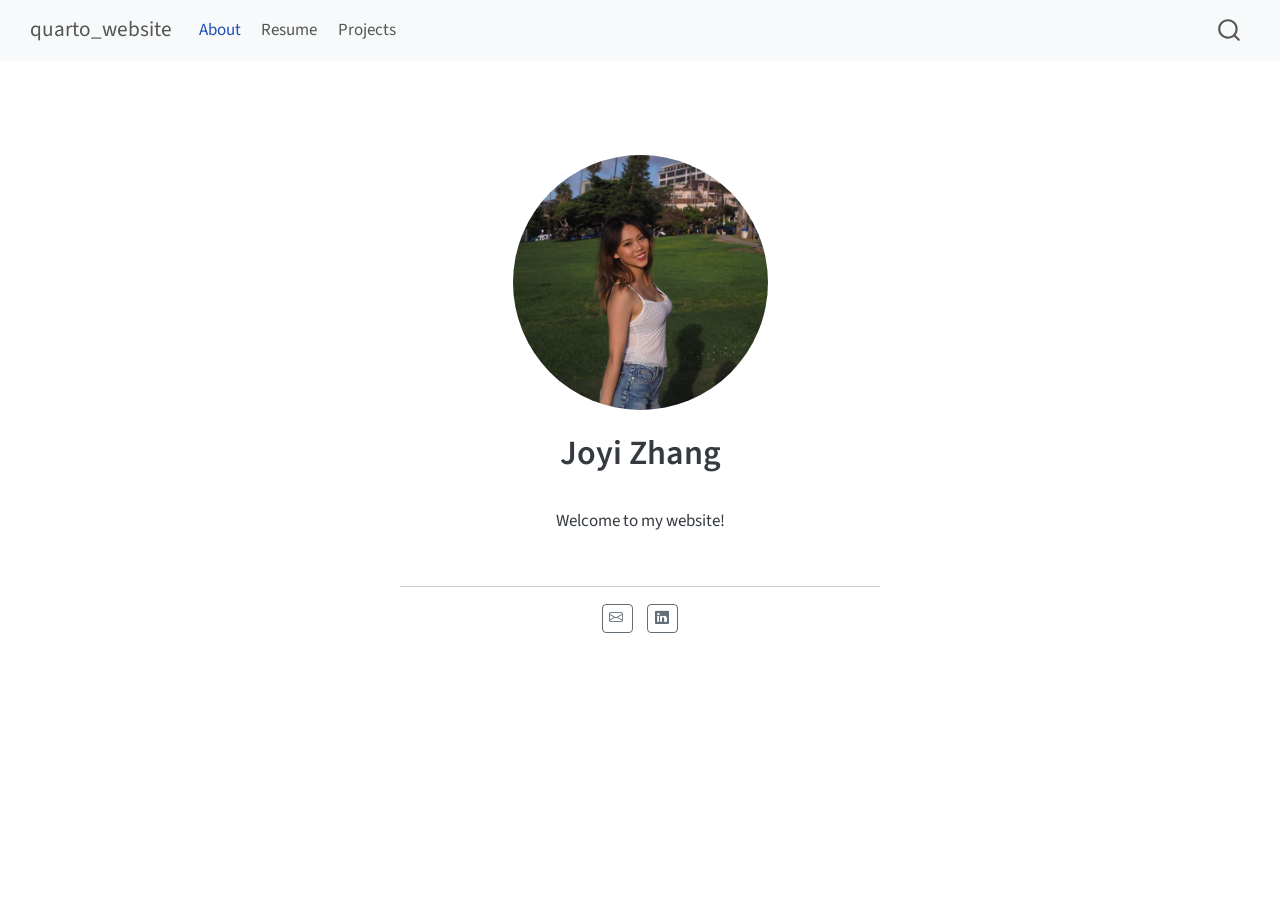
==== docs/index.html @ e07b51fc "website demo0" ====
<!DOCTYPE html>
<html xmlns="http://www.w3.org/1999/xhtml" lang="en" xml:lang="en"><head>

<meta charset="utf-8">
<meta name="generator" content="quarto-1.9.13">

<meta name="viewport" content="width=device-width, initial-scale=1.0, user-scalable=yes">


<title>Joyi Zhang – quarto_website</title>
<style>
code{white-space: pre-wrap;}
span.smallcaps{font-variant: small-caps;}
div.columns{display: flex; gap: min(4vw, 1.5em);}
div.column{flex: auto; overflow-x: auto;}
div.hanging-indent{margin-left: 1.5em; text-indent: -1.5em;}
ul.task-list{list-style: none;}
ul.task-list li input[type="checkbox"] {
  width: 0.8em;
  margin: 0 0.8em 0.2em -1em; /* quarto-specific, see https://github.com/quarto-dev/quarto-cli/issues/4556 */ 
  vertical-align: middle;
}
</style>


<script src="site_libs/quarto-nav/quarto-nav.js"></script>
<script src="site_libs/quarto-nav/headroom.min.js"></script>
<script src="site_libs/clipboard/clipboard.min.js"></script>
<script src="site_libs/quarto-search/autocomplete.umd.js"></script>
<script src="site_libs/quarto-search/fuse.min.js"></script>
<script src="site_libs/quarto-search/quarto-search.js"></script>
<meta name="quarto:offset" content="./">
<script src="site_libs/quarto-html/quarto.js" type="module"></script>
<script src="site_libs/quarto-html/tabsets/tabsets.js" type="module"></script>
<script src="site_libs/quarto-html/axe/axe-check.js" type="module"></script>
<script src="site_libs/quarto-html/popper.min.js"></script>
<script src="site_libs/quarto-html/tippy.umd.min.js"></script>
<link href="site_libs/quarto-html/tippy.css" rel="stylesheet">
<link href="site_libs/quarto-html/quarto-syntax-highlighting-ac077c1e730dfeb5e42400639d17284e.css" rel="stylesheet" id="quarto-text-highlighting-styles">
<script src="site_libs/bootstrap/bootstrap.min.js"></script>
<link href="site_libs/bootstrap/bootstrap-icons.css" rel="stylesheet">
<link href="site_libs/bootstrap/bootstrap-0f2d59e8e7c0c813f6c7a8c26bed01a4.min.css" rel="stylesheet" append-hash="true" id="quarto-bootstrap" data-mode="light">
<script id="quarto-search-options" type="application/json">{
  "location": "navbar",
  "copy-button": false,
  "collapse-after": 3,
  "panel-placement": "end",
  "type": "overlay",
  "limit": 50,
  "keyboard-shortcut": [
    "f",
    "/",
    "s"
  ],
  "show-item-context": false,
  "language": {
    "search-no-results-text": "No results",
    "search-matching-documents-text": "matching documents",
    "search-copy-link-title": "Copy link to search",
    "search-hide-matches-text": "Hide additional matches",
    "search-more-match-text": "more match in this document",
    "search-more-matches-text": "more matches in this document",
    "search-clear-button-title": "Clear",
    "search-text-placeholder": "",
    "search-detached-cancel-button-title": "Cancel",
    "search-submit-button-title": "Submit",
    "search-label": "Search"
  }
}</script>


<link rel="stylesheet" href="styles.css">
</head>

<body class="nav-fixed fullcontent quarto-light">

<div id="quarto-search-results"></div>
  <header id="quarto-header" class="headroom fixed-top">
    <nav class="navbar navbar-expand-lg " data-bs-theme="dark">
      <div class="navbar-container container-fluid">
      <div class="navbar-brand-container mx-auto">
    <a class="navbar-brand" href="./index.html">
    <span class="navbar-title">quarto_website</span>
    </a>
  </div>
            <div id="quarto-search" class="" title="Search"></div>
          <button class="navbar-toggler" type="button" data-bs-toggle="collapse" data-bs-target="#navbarCollapse" aria-controls="navbarCollapse" role="menu" aria-expanded="false" aria-label="Toggle navigation" onclick="if (window.quartoToggleHeadroom) { window.quartoToggleHeadroom(); }">
  <span class="navbar-toggler-icon"></span>
</button>
          <div class="collapse navbar-collapse" id="navbarCollapse">
            <ul class="navbar-nav navbar-nav-scroll me-auto">
  <li class="nav-item">
    <a class="nav-link active" href="./index.html" aria-current="page"> 
<span class="menu-text">About</span></a>
  </li>  
  <li class="nav-item">
    <a class="nav-link" href="./resume.html"> 
<span class="menu-text">Resume</span></a>
  </li>  
  <li class="nav-item">
    <a class="nav-link" href="./projects.html"> 
<span class="menu-text">Projects</span></a>
  </li>  
</ul>
          </div> <!-- /navcollapse -->
            <div class="quarto-navbar-tools">
</div>
      </div> <!-- /container-fluid -->
    </nav>
</header>
<!-- content -->
<div id="quarto-content" class="quarto-container page-columns page-rows-contents page-layout-article page-navbar">
<!-- sidebar -->
<!-- margin-sidebar -->
    
<!-- main -->
<div class="quarto-about-jolla">
  <img src="files/profile_pic.jpg" class="about-image
  round " style="height: 15em; width: 15em;">
 <header id="title-block-header" class="quarto-title-block default">
<div class="quarto-title">
<h1 class="title">Joyi Zhang</h1>
</div>
<div class="quarto-title-meta">
  </div>
</header><main class="content" id="quarto-document-content">
<p>Welcome to my website!</p>


</main> 
  <hr class="about-sep">
   <div class="about-links">
  <a href="mailto:joyi.zhang2003@gmail.com" class="about-link" rel="" target="">
    <i class="bi bi-envelope"></i>
     <span class="about-link-text"></span>
  </a>
  <a href="https://www.linkedin.com/in/joyi-zhang-731331341" class="about-link" rel="" target="">
    <i class="bi bi-linkedin"></i>
     <span class="about-link-text"></span>
  </a>
</div>
</div>
 <!-- /main -->
<script id="quarto-html-after-body" type="application/javascript">
  window.document.addEventListener("DOMContentLoaded", function (event) {
    const isCodeAnnotation = (el) => {
      for (const clz of el.classList) {
        if (clz.startsWith('code-annotation-')) {                     
          return true;
        }
      }
      return false;
    }
    const onCopySuccess = function(e) {
      // button target
      const button = e.trigger;
      // don't keep focus
      button.blur();
      // flash "checked"
      button.classList.add('code-copy-button-checked');
      var currentTitle = button.getAttribute("title");
      button.setAttribute("title", "Copied!");
      let tooltip;
      if (window.bootstrap) {
        button.setAttribute("data-bs-toggle", "tooltip");
        button.setAttribute("data-bs-placement", "left");
        button.setAttribute("data-bs-title", "Copied!");
        tooltip = new bootstrap.Tooltip(button, 
          { trigger: "manual", 
            customClass: "code-copy-button-tooltip",
            offset: [0, -8]});
        tooltip.show();    
      }
      setTimeout(function() {
        if (tooltip) {
          tooltip.hide();
          button.removeAttribute("data-bs-title");
          button.removeAttribute("data-bs-toggle");
          button.removeAttribute("data-bs-placement");
        }
        button.setAttribute("title", currentTitle);
        button.classList.remove('code-copy-button-checked');
      }, 1000);
      // clear code selection
      e.clearSelection();
    }
    const getTextToCopy = function(trigger) {
      const outerScaffold = trigger.parentElement.cloneNode(true);
      const codeEl = outerScaffold.querySelector('code');
      for (const childEl of codeEl.children) {
        if (isCodeAnnotation(childEl)) {
          childEl.remove();
        }
      }
      return codeEl.innerText;
    }
    const clipboard = new window.ClipboardJS('.code-copy-button:not([data-in-quarto-modal])', {
      text: getTextToCopy
    });
    clipboard.on('success', onCopySuccess);
    if (window.document.getElementById('quarto-embedded-source-code-modal')) {
      const clipboardModal = new window.ClipboardJS('.code-copy-button[data-in-quarto-modal]', {
        text: getTextToCopy,
        container: window.document.getElementById('quarto-embedded-source-code-modal')
      });
      clipboardModal.on('success', onCopySuccess);
    }
      var localhostRegex = new RegExp(/^(?:http|https):\/\/localhost\:?[0-9]*\//);
      var mailtoRegex = new RegExp(/^mailto:/);
        var filterRegex = new RegExp('/' + window.location.host + '/');
      var isInternal = (href) => {
          return filterRegex.test(href) || localhostRegex.test(href) || mailtoRegex.test(href);
      }
      // Inspect non-navigation links and adorn them if external
     var links = window.document.querySelectorAll('a[href]:not(.nav-link):not(.navbar-brand):not(.toc-action):not(.sidebar-link):not(.sidebar-item-toggle):not(.pagination-link):not(.no-external):not([aria-hidden]):not(.dropdown-item):not(.quarto-navigation-tool):not(.about-link)');
      for (var i=0; i<links.length; i++) {
        const link = links[i];
        if (!isInternal(link.href)) {
          // undo the damage that might have been done by quarto-nav.js in the case of
          // links that we want to consider external
          if (link.dataset.originalHref !== undefined) {
            link.href = link.dataset.originalHref;
          }
        }
      }
    function tippyHover(el, contentFn, onTriggerFn, onUntriggerFn) {
      const config = {
        allowHTML: true,
        maxWidth: 500,
        delay: 100,
        arrow: false,
        appendTo: function(el) {
            return el.parentElement;
        },
        interactive: true,
        interactiveBorder: 10,
        theme: 'quarto',
        placement: 'bottom-start',
      };
      if (contentFn) {
        config.content = contentFn;
      }
      if (onTriggerFn) {
        config.onTrigger = onTriggerFn;
      }
      if (onUntriggerFn) {
        config.onUntrigger = onUntriggerFn;
      }
      window.tippy(el, config); 
    }
    const noterefs = window.document.querySelectorAll('a[role="doc-noteref"]');
    for (var i=0; i<noterefs.length; i++) {
      const ref = noterefs[i];
      tippyHover(ref, function() {
        // use id or data attribute instead here
        let href = ref.getAttribute('data-footnote-href') || ref.getAttribute('href');
        try { href = new URL(href).hash; } catch {}
        const id = href.replace(/^#\/?/, "");
        const note = window.document.getElementById(id);
        if (note) {
          return note.innerHTML;
        } else {
          return "";
        }
      });
    }
    const xrefs = window.document.querySelectorAll('a.quarto-xref');
    const processXRef = (id, note) => {
      // Strip column container classes
      const stripColumnClz = (el) => {
        el.classList.remove("page-full", "page-columns");
        if (el.children) {
          for (const child of el.children) {
            stripColumnClz(child);
          }
        }
      }
      stripColumnClz(note)
      if (id === null || id.startsWith('sec-')) {
        // Special case sections, only their first couple elements
        const container = document.createElement("div");
        if (note.children && note.children.length > 2) {
          container.appendChild(note.children[0].cloneNode(true));
          for (let i = 1; i < note.children.length; i++) {
            const child = note.children[i];
            if (child.tagName === "P" && child.innerText === "") {
              continue;
            } else {
              container.appendChild(child.cloneNode(true));
              break;
            }
          }
          if (window.Quarto?.typesetMath) {
            window.Quarto.typesetMath(container);
          }
          return container.innerHTML
        } else {
          if (window.Quarto?.typesetMath) {
            window.Quarto.typesetMath(note);
          }
          return note.innerHTML;
        }
      } else {
        // Remove any anchor links if they are present
        const anchorLink = note.querySelector('a.anchorjs-link');
        if (anchorLink) {
          anchorLink.remove();
        }
        if (window.Quarto?.typesetMath) {
          window.Quarto.typesetMath(note);
        }
        if (note.classList.contains("callout")) {
          return note.outerHTML;
        } else {
          return note.innerHTML;
        }
      }
    }
    for (var i=0; i<xrefs.length; i++) {
      const xref = xrefs[i];
      tippyHover(xref, undefined, function(instance) {
        instance.disable();
        let url = xref.getAttribute('href');
        let hash = undefined; 
        if (url.startsWith('#')) {
          hash = url;
        } else {
          try { hash = new URL(url).hash; } catch {}
        }
        if (hash) {
          const id = hash.replace(/^#\/?/, "");
          const note = window.document.getElementById(id);
          if (note !== null) {
            try {
              const html = processXRef(id, note.cloneNode(true));
              instance.setContent(html);
            } finally {
              instance.enable();
              instance.show();
            }
          } else {
            // See if we can fetch this
            fetch(url.split('#')[0])
            .then(res => res.text())
            .then(html => {
              const parser = new DOMParser();
              const htmlDoc = parser.parseFromString(html, "text/html");
              const note = htmlDoc.getElementById(id);
              if (note !== null) {
                const html = processXRef(id, note);
                instance.setContent(html);
              } 
            }).finally(() => {
              instance.enable();
              instance.show();
            });
          }
        } else {
          // See if we can fetch a full url (with no hash to target)
          // This is a special case and we should probably do some content thinning / targeting
          fetch(url)
          .then(res => res.text())
          .then(html => {
            const parser = new DOMParser();
            const htmlDoc = parser.parseFromString(html, "text/html");
            const note = htmlDoc.querySelector('main.content');
            if (note !== null) {
              // This should only happen for chapter cross references
              // (since there is no id in the URL)
              // remove the first header
              if (note.children.length > 0 && note.children[0].tagName === "HEADER") {
                note.children[0].remove();
              }
              const html = processXRef(null, note);
              instance.setContent(html);
            } 
          }).finally(() => {
            instance.enable();
            instance.show();
          });
        }
      }, function(instance) {
      });
    }
        let selectedAnnoteEl;
        const selectorForAnnotation = ( cell, annotation) => {
          let cellAttr = 'data-code-cell="' + cell + '"';
          let lineAttr = 'data-code-annotation="' +  annotation + '"';
          const selector = 'span[' + cellAttr + '][' + lineAttr + ']';
          return selector;
        }
        const selectCodeLines = (annoteEl) => {
          const doc = window.document;
          const targetCell = annoteEl.getAttribute("data-target-cell");
          const targetAnnotation = annoteEl.getAttribute("data-target-annotation");
          const annoteSpan = window.document.querySelector(selectorForAnnotation(targetCell, targetAnnotation));
          const lines = annoteSpan.getAttribute("data-code-lines").split(",");
          const lineIds = lines.map((line) => {
            return targetCell + "-" + line;
          })
          let top = null;
          let height = null;
          let parent = null;
          if (lineIds.length > 0) {
              //compute the position of the single el (top and bottom and make a div)
              const el = window.document.getElementById(lineIds[0]);
              top = el.offsetTop;
              height = el.offsetHeight;
              parent = el.parentElement.parentElement;
            if (lineIds.length > 1) {
              const lastEl = window.document.getElementById(lineIds[lineIds.length - 1]);
              const bottom = lastEl.offsetTop + lastEl.offsetHeight;
              height = bottom - top;
            }
            if (top !== null && height !== null && parent !== null) {
              // cook up a div (if necessary) and position it 
              let div = window.document.getElementById("code-annotation-line-highlight");
              if (div === null) {
                div = window.document.createElement("div");
                div.setAttribute("id", "code-annotation-line-highlight");
                div.style.position = 'absolute';
                parent.appendChild(div);
              }
              div.style.top = top - 2 + "px";
              div.style.height = height + 4 + "px";
              div.style.left = 0;
              let gutterDiv = window.document.getElementById("code-annotation-line-highlight-gutter");
              if (gutterDiv === null) {
                gutterDiv = window.document.createElement("div");
                gutterDiv.setAttribute("id", "code-annotation-line-highlight-gutter");
                gutterDiv.style.position = 'absolute';
                const codeCell = window.document.getElementById(targetCell);
                const gutter = codeCell.querySelector('.code-annotation-gutter');
                gutter.appendChild(gutterDiv);
              }
              gutterDiv.style.top = top - 2 + "px";
              gutterDiv.style.height = height + 4 + "px";
            }
            selectedAnnoteEl = annoteEl;
          }
        };
        const unselectCodeLines = () => {
          const elementsIds = ["code-annotation-line-highlight", "code-annotation-line-highlight-gutter"];
          elementsIds.forEach((elId) => {
            const div = window.document.getElementById(elId);
            if (div) {
              div.remove();
            }
          });
          selectedAnnoteEl = undefined;
        };
          // Handle positioning of the toggle
      window.addEventListener(
        "resize",
        throttle(() => {
          elRect = undefined;
          if (selectedAnnoteEl) {
            selectCodeLines(selectedAnnoteEl);
          }
        }, 10)
      );
      function throttle(fn, ms) {
      let throttle = false;
      let timer;
        return (...args) => {
          if(!throttle) { // first call gets through
              fn.apply(this, args);
              throttle = true;
          } else { // all the others get throttled
              if(timer) clearTimeout(timer); // cancel #2
              timer = setTimeout(() => {
                fn.apply(this, args);
                timer = throttle = false;
              }, ms);
          }
        };
      }
        // Attach click handler to the DT
        const annoteDls = window.document.querySelectorAll('dt[data-target-cell]');
        for (const annoteDlNode of annoteDls) {
          annoteDlNode.addEventListener('click', (event) => {
            const clickedEl = event.target;
            if (clickedEl !== selectedAnnoteEl) {
              unselectCodeLines();
              const activeEl = window.document.querySelector('dt[data-target-cell].code-annotation-active');
              if (activeEl) {
                activeEl.classList.remove('code-annotation-active');
              }
              selectCodeLines(clickedEl);
              clickedEl.classList.add('code-annotation-active');
            } else {
              // Unselect the line
              unselectCodeLines();
              clickedEl.classList.remove('code-annotation-active');
            }
          });
        }
    const findCites = (el) => {
      const parentEl = el.parentElement;
      if (parentEl) {
        const cites = parentEl.dataset.cites;
        if (cites) {
          return {
            el,
            cites: cites.split(' ')
          };
        } else {
          return findCites(el.parentElement)
        }
      } else {
        return undefined;
      }
    };
    var bibliorefs = window.document.querySelectorAll('a[role="doc-biblioref"]');
    for (var i=0; i<bibliorefs.length; i++) {
      const ref = bibliorefs[i];
      const citeInfo = findCites(ref);
      if (citeInfo) {
        tippyHover(citeInfo.el, function() {
          var popup = window.document.createElement('div');
          citeInfo.cites.forEach(function(cite) {
            var citeDiv = window.document.createElement('div');
            citeDiv.classList.add('hanging-indent');
            citeDiv.classList.add('csl-entry');
            var biblioDiv = window.document.getElementById('ref-' + cite);
            if (biblioDiv) {
              citeDiv.innerHTML = biblioDiv.innerHTML;
            }
            popup.appendChild(citeDiv);
          });
          return popup.innerHTML;
        });
      }
    }
  });
  </script>
</div> <!-- /content -->




</body></html>
---- docs/site_libs/quarto-html/tippy.css ----
.tippy-box[data-animation=fade][data-state=hidden]{opacity:0}[data-tippy-root]{max-width:calc(100vw - 10px)}.tippy-box{position:relative;background-color:#333;color:#fff;border-radius:4px;font-size:14px;line-height:1.4;white-space:normal;outline:0;transition-property:transform,visibility,opacity}.tippy-box[data-placement^=top]>.tippy-arrow{bottom:0}.tippy-box[data-placement^=top]>.tippy-arrow:before{bottom:-7px;left:0;border-width:8px 8px 0;border-top-color:initial;transform-origin:center top}.tippy-box[data-placement^=bottom]>.tippy-arrow{top:0}.tippy-box[data-placement^=bottom]>.tippy-arrow:before{top:-7px;left:0;border-width:0 8px 8px;border-bottom-color:initial;transform-origin:center bottom}.tippy-box[data-placement^=left]>.tippy-arrow{right:0}.tippy-box[data-placement^=left]>.tippy-arrow:before{border-width:8px 0 8px 8px;border-left-color:initial;right:-7px;transform-origin:center left}.tippy-box[data-placement^=right]>.tippy-arrow{left:0}.tippy-box[data-placement^=right]>.tippy-arrow:before{left:-7px;border-width:8px 8px 8px 0;border-right-color:initial;transform-origin:center right}.tippy-box[data-inertia][data-state=visible]{transition-timing-function:cubic-bezier(.54,1.5,.38,1.11)}.tippy-arrow{width:16px;height:16px;color:#333}.tippy-arrow:before{content:"";position:absolute;border-color:transparent;border-style:solid}.tippy-content{position:relative;padding:5px 9px;z-index:1}
---- docs/site_libs/quarto-html/quarto-syntax-highlighting-ac077c1e730dfeb5e42400639d17284e.css ----
/* quarto syntax highlight colors */
:root {
  --quarto-hl-ot-color: #003B4F;
  --quarto-hl-at-color: #657422;
  --quarto-hl-ss-color: #20794D;
  --quarto-hl-an-color: #5E5E5E;
  --quarto-hl-fu-color: #4758AB;
  --quarto-hl-st-color: #20794D;
  --quarto-hl-cf-color: #003B4F;
  --quarto-hl-op-color: #5E5E5E;
  --quarto-hl-er-color: #AD0000;
  --quarto-hl-bn-color: #AD0000;
  --quarto-hl-al-color: #AD0000;
  --quarto-hl-va-color: #111111;
  --quarto-hl-bu-color: inherit;
  --quarto-hl-ex-color: inherit;
  --quarto-hl-pp-color: #AD0000;
  --quarto-hl-in-color: #5E5E5E;
  --quarto-hl-vs-color: #20794D;
  --quarto-hl-wa-color: #5E5E5E;
  --quarto-hl-do-color: #5E5E5E;
  --quarto-hl-im-color: #00769E;
  --quarto-hl-ch-color: #20794D;
  --quarto-hl-dt-color: #AD0000;
  --quarto-hl-fl-color: #AD0000;
  --quarto-hl-co-color: #5E5E5E;
  --quarto-hl-cv-color: #5E5E5E;
  --quarto-hl-cn-color: #8f5902;
  --quarto-hl-sc-color: #5E5E5E;
  --quarto-hl-dv-color: #AD0000;
  --quarto-hl-kw-color: #003B4F;
}

/* other quarto variables */
:root {
  --quarto-font-monospace: SFMono-Regular, Menlo, Monaco, Consolas, "Liberation Mono", "Courier New", monospace;
}

/* syntax highlight based on Pandoc's rules */
pre > code.sourceCode > span {
  color: #003B4F;
}

code.sourceCode > span {
  color: #003B4F;
}

div.sourceCode,
div.sourceCode pre.sourceCode {
  color: #003B4F;
}

/* Normal */
code span {
  color: #003B4F;
}

/* Alert */
code span.al {
  color: #AD0000;
  font-style: inherit;
}

/* Annotation */
code span.an {
  color: #5E5E5E;
  font-style: inherit;
}

/* Attribute */
code span.at {
  color: #657422;
  font-style: inherit;
}

/* BaseN */
code span.bn {
  color: #AD0000;
  font-style: inherit;
}

/* BuiltIn */
code span.bu {
  font-style: inherit;
}

/* ControlFlow */
code span.cf {
  color: #003B4F;
  font-weight: bold;
  font-style: inherit;
}

/* Char */
code span.ch {
  color: #20794D;
  font-style: inherit;
}

/* Constant */
code span.cn {
  color: #8f5902;
  font-style: inherit;
}

/* Comment */
code span.co {
  color: #5E5E5E;
  font-style: inherit;
}

/* CommentVar */
code span.cv {
  color: #5E5E5E;
  font-style: italic;
}

/* Documentation */
code span.do {
  color: #5E5E5E;
  font-style: italic;
}

/* DataType */
code span.dt {
  color: #AD0000;
  font-style: inherit;
}

/* DecVal */
code span.dv {
  color: #AD0000;
  font-style: inherit;
}

/* Error */
code span.er {
  color: #AD0000;
  font-style: inherit;
}

/* Extension */
code span.ex {
  font-style: inherit;
}

/* Float */
code span.fl {
  color: #AD0000;
  font-style: inherit;
}

/* Function */
code span.fu {
  color: #4758AB;
  font-style: inherit;
}

/* Import */
code span.im {
  color: #00769E;
  font-style: inherit;
}

/* Information */
code span.in {
  color: #5E5E5E;
  font-style: inherit;
}

/* Keyword */
code span.kw {
  color: #003B4F;
  font-weight: bold;
  font-style: inherit;
}

/* Operator */
code span.op {
  color: #5E5E5E;
  font-style: inherit;
}

/* Other */
code span.ot {
  color: #003B4F;
  font-style: inherit;
}

/* Preprocessor */
code span.pp {
  color: #AD0000;
  font-style: inherit;
}

/* SpecialChar */
code span.sc {
  color: #5E5E5E;
  font-style: inherit;
}

/* SpecialString */
code span.ss {
  color: #20794D;
  font-style: inherit;
}

/* String */
code span.st {
  color: #20794D;
  font-style: inherit;
}

/* Variable */
code span.va {
  color: #111111;
  font-style: inherit;
}

/* VerbatimString */
code span.vs {
  color: #20794D;
  font-style: inherit;
}

/* Warning */
code span.wa {
  color: #5E5E5E;
  font-style: italic;
}

.prevent-inlining {
  content: "</";
}

/*# sourceMappingURL=1ea6d01bc6c35c1b2edc43c07bed6db0.css.map */
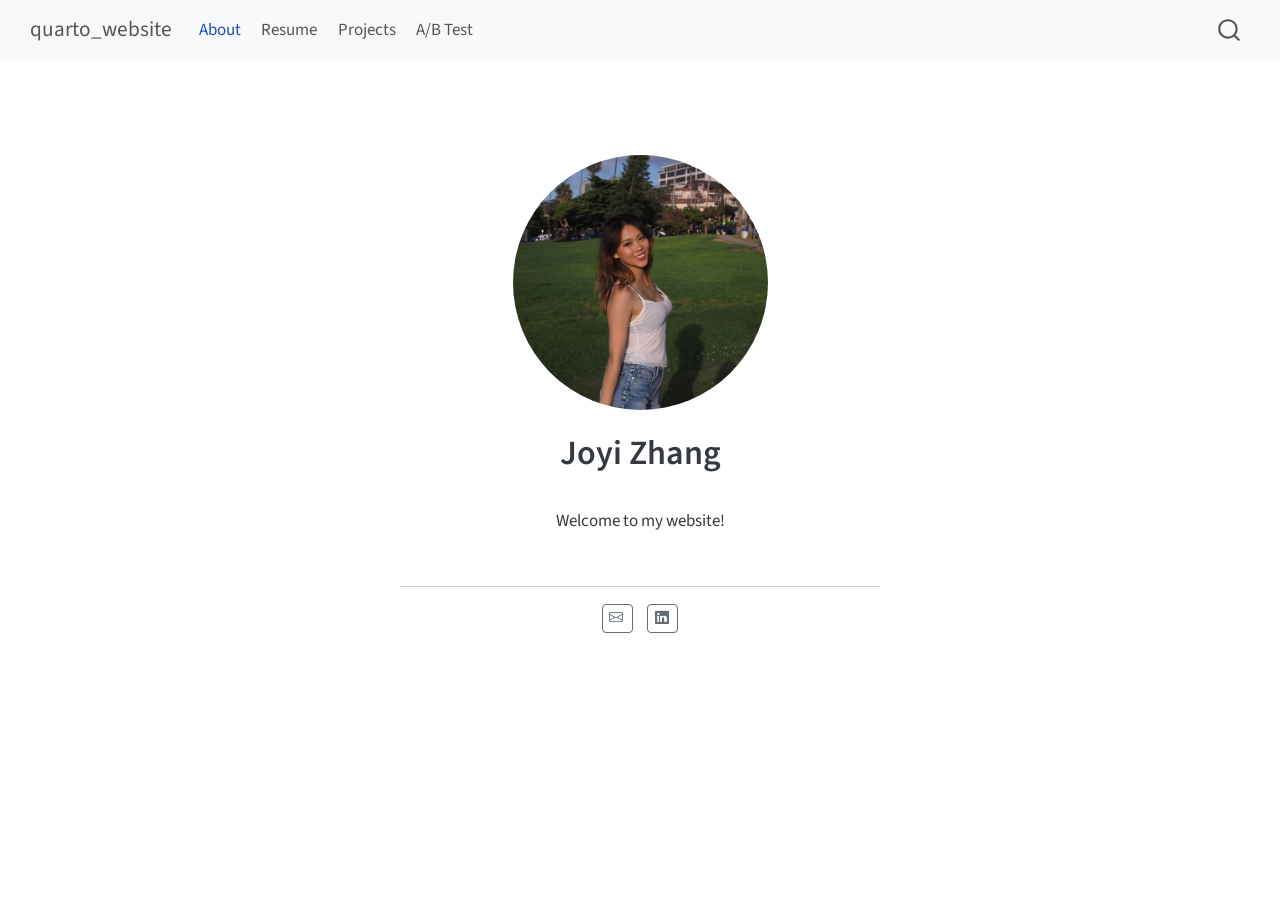
==== commit 7a5d3b4a: "add a blog, changed resume" ====
--- a/docs/index.html
+++ b/docs/index.html
@@ -101,6 +101,10 @@
     <a class="nav-link" href="./projects.html"> 
 <span class="menu-text">Projects</span></a>
   </li>  
+  <li class="nav-item">
+    <a class="nav-link" href="./abtest.html"> 
+<span class="menu-text">A/B Test</span></a>
+  </li>  
 </ul>
           </div> <!-- /navcollapse -->
             <div class="quarto-navbar-tools">
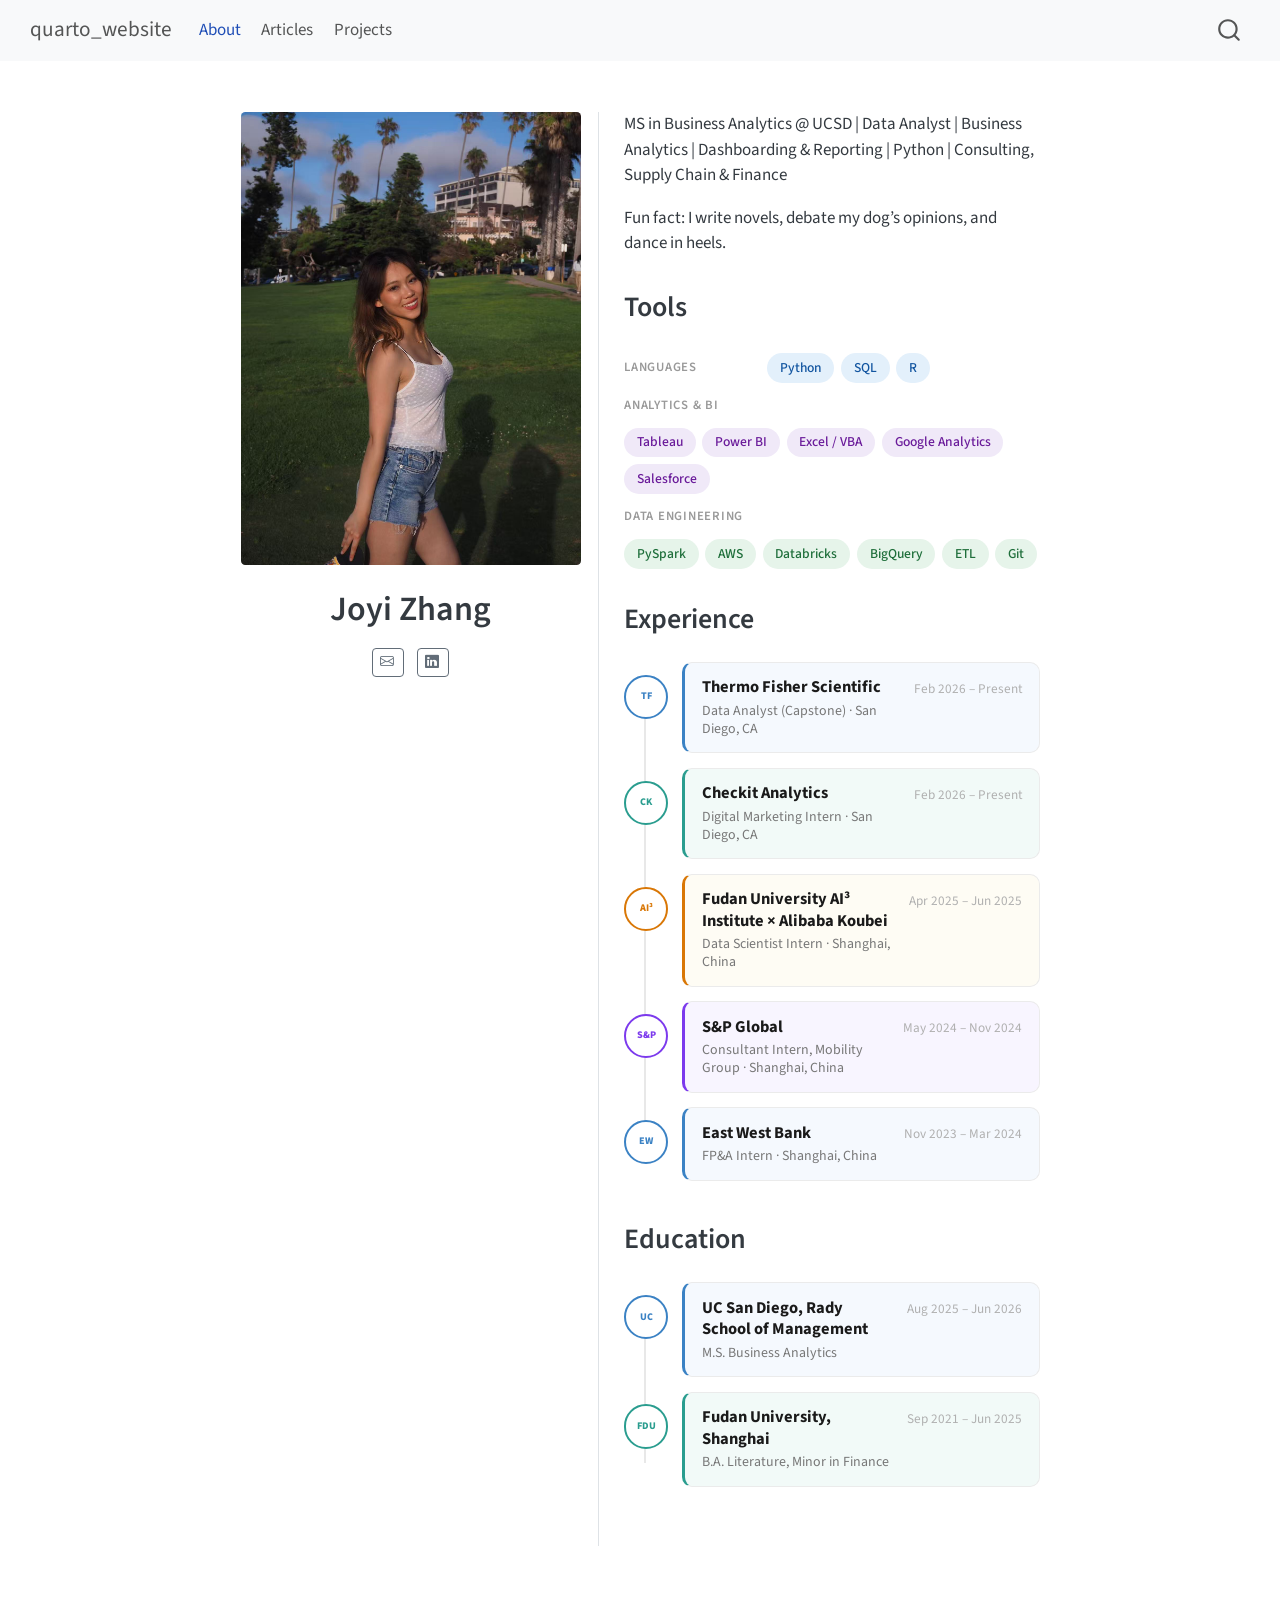
==== commit c9668223: "portfolio updated" ====
--- a/docs/index.html
+++ b/docs/index.html
@@ -94,16 +94,12 @@
 <span class="menu-text">About</span></a>
   </li>  
   <li class="nav-item">
-    <a class="nav-link" href="./resume.html"> 
-<span class="menu-text">Resume</span></a>
+    <a class="nav-link" href="./articles.html"> 
+<span class="menu-text">Articles</span></a>
   </li>  
   <li class="nav-item">
     <a class="nav-link" href="./projects.html"> 
 <span class="menu-text">Projects</span></a>
-  </li>  
-  <li class="nav-item">
-    <a class="nav-link" href="./abtest.html"> 
-<span class="menu-text">A/B Test</span></a>
   </li>  
 </ul>
           </div> <!-- /navcollapse -->
@@ -118,23 +114,19 @@
 <!-- margin-sidebar -->
     
 <!-- main -->
-<div class="quarto-about-jolla">
-  <img src="files/profile_pic.jpg" class="about-image
-  round " style="height: 15em; width: 15em;">
- <header id="title-block-header" class="quarto-title-block default">
+<div class="quarto-about-trestles">
+  <div class="about-entity">
+    <img src="files/profile_pic.jpg" class="about-image
+  rounded " style="width: 20em;">
+<header id="title-block-header" class="quarto-title-block default">
 <div class="quarto-title">
 <h1 class="title">Joyi Zhang</h1>
 </div>
 <div class="quarto-title-meta">
   </div>
-</header><main class="content" id="quarto-document-content">
-<p>Welcome to my website!</p>
-
-
-</main> 
-  <hr class="about-sep">
-   <div class="about-links">
-  <a href="mailto:joyi.zhang2003@gmail.com" class="about-link" rel="" target="">
+</header>
+    <div class="about-links">
+  <a href="mailto:joz021@ucsd.edu" class="about-link" rel="" target="">
     <i class="bi bi-envelope"></i>
      <span class="about-link-text"></span>
   </a>
@@ -143,6 +135,197 @@
      <span class="about-link-text"></span>
   </a>
 </div>
+  </div>
+  <div class="about-contents"><main class="content" id="quarto-document-content">
+<p>MS in Business Analytics @ UCSD | Data Analyst | Business Analytics | Dashboarding &amp; Reporting | Python | Consulting, Supply Chain &amp; Finance</p>
+<p>Fun fact: I write novels, debate my dog’s opinions, and dance in heels.</p>
+<section id="tools" class="level2">
+<h2 data-anchor-id="tools">Tools</h2>
+<div class="tools-grid">
+  <div class="tools-row">
+    <span class="tools-cat-label">Languages</span>
+    <div class="tools-chips">
+      <span class="chip chip-lang">Python</span>
+      <span class="chip chip-lang">SQL</span>
+      <span class="chip chip-lang">R</span>
+    </div>
+  </div>
+  <div class="tools-row">
+    <span class="tools-cat-label">Analytics &amp; BI</span>
+    <div class="tools-chips">
+      <span class="chip chip-bi">Tableau</span>
+      <span class="chip chip-bi">Power BI</span>
+      <span class="chip chip-bi">Excel / VBA</span>
+      <span class="chip chip-bi">Google Analytics</span>
+      <span class="chip chip-bi">Salesforce</span>
+    </div>
+  </div>
+  <div class="tools-row">
+    <span class="tools-cat-label">Data Engineering</span>
+    <div class="tools-chips">
+      <span class="chip chip-eng">PySpark</span>
+      <span class="chip chip-eng">AWS</span>
+      <span class="chip chip-eng">Databricks</span>
+      <span class="chip chip-eng">BigQuery</span>
+      <span class="chip chip-eng">ETL</span>
+      <span class="chip chip-eng">Git</span>
+    </div>
+  </div>
+</div>
+</section>
+<section id="experience" class="level2">
+<h2 data-anchor-id="experience">Experience</h2>
+<div class="timeline">
+  <!-- Thermo Fisher Scientific -->
+  <div class="tl-item tl-c1">
+    <div class="tl-dot">
+      <img src="files/logos/thermo-fisher.png" alt="TF" onerror="this.style.display='none'; this.nextElementSibling.style.display='flex'">
+      <span class="tl-init">TF</span>
+    </div>
+    <div class="tl-body">
+      <div class="tl-header">
+        <div class="tl-meta">
+          <span class="tl-org">Thermo Fisher Scientific</span>
+          <span class="tl-title">Data Analyst (Capstone) · San Diego, CA</span>
+        </div>
+        <span class="tl-date">Feb 2026 – Present</span>
+      </div>
+      <ul class="tl-bullets">
+        <li>Developed a supply chain risk early-flagging framework via Python-SQL based ETL workflows to identify key drivers of OTTP% misses, leveraging query-sourced order, inventory, ATP, and pharma backlog trends across SKUs</li>
+        <li>Partnered with cross-functional business stakeholders to validate root-cause and ML indicators, translate insights into operational recommendations and deploy the solution in Databricks and PowerBI for sustainable decision support</li>
+      </ul>
+    </div>
+  </div>
+  <!-- Checkit Analytics -->
+  <div class="tl-item tl-c2">
+    <div class="tl-dot">
+      <img src="files/logos/checkit.png" alt="CK" onerror="this.style.display='none'; this.nextElementSibling.style.display='flex'">
+      <span class="tl-init">CK</span>
+    </div>
+    <div class="tl-body">
+      <div class="tl-header">
+        <div class="tl-meta">
+          <span class="tl-org">Checkit Analytics</span>
+          <span class="tl-title">Digital Marketing Intern · San Diego, CA</span>
+        </div>
+        <span class="tl-date">Feb 2026 – Present</span>
+      </div>
+      <ul class="tl-bullets">
+        <li>Developed a cross-channel marketing machine learning framework by wrangling data using Python, identifying top-performing content on views, engagement, and subscriber conversion</li>
+        <li>Built BI-style analyses to segment user behavior and identify high-performing content drivers</li>
+        <li>Designed a social media content intelligence pipeline using Claude API to uncover high-performing messaging patterns and accelerate product experimentation (A/B test), improving content prototype usability by ~30%</li>
+      </ul>
+    </div>
+  </div>
+  <!-- Fudan AI3 -->
+  <div class="tl-item tl-c3">
+    <div class="tl-dot">
+      <span class="tl-init" style="display:flex">AI³</span>
+    </div>
+    <div class="tl-body">
+      <div class="tl-header">
+        <div class="tl-meta">
+          <span class="tl-org">Fudan University AI³ Institute × Alibaba Koubei</span>
+          <span class="tl-title">Data Scientist Intern · Shanghai, China</span>
+        </div>
+        <span class="tl-date">Apr 2025 – Jun 2025</span>
+      </div>
+      <ul class="tl-bullets">
+        <li>Co-built a retail traffic forecasting system using O2O data (~1M records, 2,000 merchants), supporting inventory and staffing decisions and reducing an estimated 14% operational costs</li>
+        <li>Cleaned and engineered production-ready time-series datasets in Python by performing EDA, joins, quality checks and feature engineering to ensure reliable downstream machine learning analytics</li>
+        <li>Delivered merchant-facing dashboards in PowerBI by integrating demand signals with contextual factors (weather, local events), informing targeted operational strategies and identifying city-level customer lifecycle values</li>
+      </ul>
+    </div>
+  </div>
+  <!-- S&P Global -->
+  <div class="tl-item tl-c4">
+    <div class="tl-dot">
+      <img src="files/logos/sp-global.png" alt="S&amp;P" onerror="this.style.display='none'; this.nextElementSibling.style.display='flex'">
+      <span class="tl-init">S&amp;P</span>
+    </div>
+    <div class="tl-body">
+      <div class="tl-header">
+        <div class="tl-meta">
+          <span class="tl-org">S&amp;P Global</span>
+          <span class="tl-title">Consultant Intern, Mobility Group · Shanghai, China</span>
+        </div>
+        <span class="tl-date">May 2024 – Nov 2024</span>
+      </div>
+      <ul class="tl-bullets">
+        <li>Conducted 10+ data-driven market and strategy studies on EV sector, covering OEM product strategies, platform roadmaps, net growth and demand outlook, delivering actionable insights via decks and Tableau dashboards</li>
+        <li>Used SQL-based ad hoc analysis to maintain and report recurring competitive intelligence datasets, performing reconciliation to ensure data accuracy and consistency across reporting cycles</li>
+        <li>Collected powertrain data (50K+ records) via Python by integrating APIs and web scraping, standardizing outputs into ESG metrics, and working cross-functionally with global teams to support a shared assessment database for research</li>
+      </ul>
+    </div>
+  </div>
+  <!-- East West Bank -->
+  <div class="tl-item tl-c1">
+    <div class="tl-dot">
+      <img src="files/logos/east-west-bank.png" alt="EW" onerror="this.style.display='none'; this.nextElementSibling.style.display='flex'">
+      <span class="tl-init">EW</span>
+    </div>
+    <div class="tl-body">
+      <div class="tl-header">
+        <div class="tl-meta">
+          <span class="tl-org">East West Bank</span>
+          <span class="tl-title">FP&amp;A Intern · Shanghai, China</span>
+        </div>
+        <span class="tl-date">Nov 2023 – Mar 2024</span>
+      </div>
+      <ul class="tl-bullets">
+        <li>Maintained Asset-Liability Committee reports and Excel frameworks to track monthly accounting trends, providing directors with performance reports in PPT</li>
+        <li>Tracked budget execution, cost ratios, and loan KPIs by unit using Excel formulas (VLOOKUP) and pivot tables, creating dynamic visualizations to help VPs interpret spending patterns</li>
+      </ul>
+    </div>
+  </div>
+</div>
+</section>
+<section id="education" class="level2">
+<h2 data-anchor-id="education">Education</h2>
+<div class="timeline">
+  <!-- UCSD MSBA -->
+  <div class="tl-item tl-c1">
+    <div class="tl-dot">
+      <img src="files/logos/ucsd.png" alt="UC" onerror="this.style.display='none'; this.nextElementSibling.style.display='flex'">
+      <span class="tl-init">UC</span>
+    </div>
+    <div class="tl-body">
+      <div class="tl-header">
+        <div class="tl-meta">
+          <span class="tl-org">UC San Diego, Rady School of Management</span>
+          <span class="tl-title">M.S. Business Analytics</span>
+        </div>
+        <span class="tl-date">Aug 2025 – Jun 2026</span>
+      </div>
+      <ul class="tl-bullets">
+        <li>GPA: 3.84 / 4.0</li>
+      </ul>
+    </div>
+  </div>
+  <!-- Fudan University -->
+  <div class="tl-item tl-c2">
+    <div class="tl-dot">
+      <img src="files/logos/fudan.png" alt="FDU" onerror="this.style.display='none'; this.nextElementSibling.style.display='flex'">
+      <span class="tl-init">FDU</span>
+    </div>
+    <div class="tl-body">
+      <div class="tl-header">
+        <div class="tl-meta">
+          <span class="tl-org">Fudan University, Shanghai</span>
+          <span class="tl-title">B.A. Literature, Minor in Finance</span>
+        </div>
+        <span class="tl-date">Sep 2021 – Jun 2025</span>
+      </div>
+      <ul class="tl-bullets">
+        <li>GPA: 3.51 / 4.0</li>
+      </ul>
+    </div>
+  </div>
+</div>
+
+
+</section>
+</main></div>
 </div>
  <!-- /main -->
 <script id="quarto-html-after-body" type="application/javascript">
--- a/docs/styles.css
+++ b/docs/styles.css
@@ -0,0 +1,492 @@
+/* css styles */
+
+/* ── Visualization Gallery ──────────────────────────── */
+.viz-gallery {
+  display: grid;
+  grid-template-columns: repeat(auto-fill, minmax(260px, 1fr));
+  gap: 1.5rem;
+  margin: 1.5rem 0 2.5rem;
+}
+
+.viz-card {
+  cursor: pointer;
+  border-radius: 10px;
+  overflow: hidden;
+  box-shadow: 0 2px 10px rgba(0, 0, 0, 0.10);
+  background: #fff;
+  transition: transform 0.2s ease, box-shadow 0.2s ease;
+}
+
+.viz-card:hover {
+  transform: translateY(-5px);
+  box-shadow: 0 8px 24px rgba(0, 0, 0, 0.16);
+}
+
+.viz-card-thumb {
+  position: relative;
+  overflow: hidden;
+  height: 175px;
+}
+
+.viz-card-thumb img {
+  width: 100%;
+  height: 100%;
+  object-fit: cover;
+  display: block;
+  transition: transform 0.3s ease;
+}
+
+.viz-card:hover .viz-card-thumb img {
+  transform: scale(1.04);
+}
+
+.viz-card-overlay {
+  position: absolute;
+  inset: 0;
+  background: rgba(0, 0, 0, 0.45);
+  display: flex;
+  align-items: center;
+  justify-content: center;
+  opacity: 0;
+  transition: opacity 0.2s ease;
+}
+
+.viz-card:hover .viz-card-overlay {
+  opacity: 1;
+}
+
+.viz-card-overlay span {
+  color: #fff;
+  font-size: 0.95rem;
+  font-weight: 600;
+  letter-spacing: 0.04em;
+  text-transform: uppercase;
+}
+
+.viz-card-info {
+  padding: 0.85rem 1rem 1rem;
+}
+
+.viz-card-info h3 {
+  margin: 0 0 0.35rem;
+  font-size: 1rem;
+  font-weight: 600;
+}
+
+.viz-card-info p {
+  margin: 0;
+  font-size: 0.83rem;
+  color: #666;
+  line-height: 1.45;
+}
+
+/* ── Modal ──────────────────────────────────────────── */
+#viz-modal-overlay {
+  display: none;
+  position: fixed;
+  inset: 0;
+  background: rgba(0, 0, 0, 0.72);
+  z-index: 9999;
+  align-items: center;
+  justify-content: center;
+}
+
+#viz-modal-overlay.open {
+  display: flex;
+}
+
+.viz-modal-box {
+  position: relative;
+  background: #fff;
+  border-radius: 12px;
+  width: 92vw;
+  height: 88vh;
+  overflow: hidden;
+  display: flex;
+  flex-direction: column;
+  box-shadow: 0 20px 60px rgba(0, 0, 0, 0.4);
+}
+
+.viz-modal-close {
+  position: absolute;
+  top: 0.4rem;
+  right: 0.8rem;
+  font-size: 2rem;
+  line-height: 1;
+  background: none;
+  border: none;
+  cursor: pointer;
+  z-index: 10;
+  color: #444;
+  padding: 0;
+}
+
+.viz-modal-close:hover {
+  color: #000;
+}
+
+.viz-modal-iframe {
+  width: 100%;
+  flex: 1;
+  border: none;
+}
+
+/* ── Coming Soon placeholder ────────────────────────── */
+.coming-soon {
+  color: #999;
+  font-style: italic;
+  font-size: 0.9rem;
+  padding: 0.5rem 0 1.5rem;
+}
+
+/* ── Tools Grid ─────────────────────────────────────── */
+.tools-grid {
+  display: flex;
+  flex-direction: column;
+  gap: 0.75rem;
+  margin: 1.2rem 0 2rem;
+}
+
+.tools-row {
+  display: flex;
+  align-items: center;
+  gap: 0.75rem;
+  flex-wrap: wrap;
+}
+
+.tools-cat-label {
+  font-size: 0.75rem;
+  font-weight: 600;
+  letter-spacing: 0.06em;
+  text-transform: uppercase;
+  color: #999;
+  min-width: 130px;
+  flex-shrink: 0;
+}
+
+.tools-chips {
+  display: flex;
+  flex-wrap: wrap;
+  gap: 0.4rem;
+}
+
+.chip {
+  display: inline-block;
+  padding: 0.28rem 0.75rem;
+  border-radius: 20px;
+  font-size: 0.8rem;
+  font-weight: 500;
+  cursor: default;
+  transition: transform 0.15s ease, box-shadow 0.15s ease;
+  white-space: nowrap;
+}
+
+.chip:hover {
+  transform: translateY(-2px);
+  box-shadow: 0 4px 10px rgba(0, 0, 0, 0.12);
+}
+
+.chip-lang { background: #e3f0fb; color: #1255a0; }
+.chip-bi   { background: #f0e9f8; color: #6a1b9a; }
+.chip-eng  { background: #e6f4ea; color: #1e6e3a; }
+
+/* ── Timeline ───────────────────────────────────────── */
+.timeline {
+  position: relative;
+  padding-left: 3.4rem;
+  margin: 1rem 0 2.5rem;
+}
+
+.timeline::before {
+  content: '';
+  position: absolute;
+  left: 1.15rem;
+  top: 1.4rem;
+  bottom: 1.4rem;
+  width: 2px;
+  background: #e8e8e8;
+}
+
+.tl-item {
+  position: relative;
+  margin-bottom: 0.85rem;
+  cursor: default;
+}
+
+/* ── Timeline dot ── */
+.tl-dot {
+  position: absolute;
+  left: -3.4rem;
+  top: 0.75rem;
+  width: 2.6rem;
+  height: 2.6rem;
+  border-radius: 50%;
+  background: #fff;
+  border: 2px solid #ddd;
+  display: flex;
+  align-items: center;
+  justify-content: center;
+  overflow: hidden;
+  z-index: 1;
+  transition: transform 0.2s ease, box-shadow 0.2s ease;
+}
+
+.tl-item:hover .tl-dot {
+  transform: scale(1.12);
+  box-shadow: 0 3px 12px rgba(0, 0, 0, 0.15);
+}
+
+.tl-dot img {
+  display: block;
+  width: 100%;
+  height: 100%;
+  object-fit: contain;
+  padding: 4px;
+}
+
+.tl-init {
+  display: none;
+  width: 100%;
+  height: 100%;
+  align-items: center;
+  justify-content: center;
+  font-size: 0.6rem;
+  font-weight: 800;
+  letter-spacing: -0.01em;
+  text-align: center;
+  color: inherit;
+}
+
+/* ── 4 rotating card colors ── */
+/* Blue */
+.tl-c1 .tl-dot  { border-color: #3b82c4; color: #3b82c4; }
+.tl-c1 .tl-body { border-left: 3px solid #3b82c4; background: #f5f9fe; }
+
+/* Teal */
+.tl-c2 .tl-dot  { border-color: #2a9d8f; color: #2a9d8f; }
+.tl-c2 .tl-body { border-left: 3px solid #2a9d8f; background: #f2faf8; }
+
+/* Amber */
+.tl-c3 .tl-dot  { border-color: #d97706; color: #d97706; }
+.tl-c3 .tl-body { border-left: 3px solid #d97706; background: #fefcf4; }
+
+/* Purple */
+.tl-c4 .tl-dot  { border-color: #7c3aed; color: #7c3aed; }
+.tl-c4 .tl-body { border-left: 3px solid #7c3aed; background: #f8f5ff; }
+
+/* ── Timeline card body ── */
+.tl-body {
+  border: 1px solid #ebebeb;
+  border-radius: 10px;
+  padding: 0.85rem 1rem;
+  transition: box-shadow 0.2s ease, border-color 0.2s ease;
+}
+
+.tl-item:hover .tl-body {
+  box-shadow: 0 4px 18px rgba(0, 0, 0, 0.08);
+  border-color: #d8d8d8;
+}
+
+.tl-header {
+  display: flex;
+  justify-content: space-between;
+  align-items: flex-start;
+  gap: 1rem;
+}
+
+.tl-meta {
+  display: flex;
+  flex-direction: column;
+  gap: 0.18rem;
+}
+
+/* Company / school name — primary title */
+.tl-org {
+  font-weight: 700;
+  font-size: 0.97rem;
+  color: #1a1a1a;
+  line-height: 1.3;
+}
+
+/* Position / degree — secondary */
+.tl-title {
+  font-size: 0.82rem;
+  color: #777;
+  line-height: 1.3;
+}
+
+.tl-date {
+  font-size: 0.78rem;
+  color: #b0b0b0;
+  white-space: nowrap;
+  flex-shrink: 0;
+  padding-top: 0.1rem;
+}
+
+/* Bullet points — hidden until hover */
+.tl-bullets {
+  max-height: 0;
+  overflow: hidden;
+  margin: 0;
+  padding-left: 1.1rem;
+  opacity: 0;
+  transition: max-height 0.4s ease, margin-top 0.25s ease, opacity 0.3s ease;
+}
+
+.tl-item:hover .tl-bullets {
+  max-height: 600px;
+  margin-top: 0.7rem;
+  opacity: 1;
+}
+
+.tl-bullets li {
+  font-size: 0.82rem;
+  color: #444;
+  line-height: 1.6;
+  margin-bottom: 0.35rem;
+}
+
+.tl-bullets li:last-child {
+  margin-bottom: 0;
+}
+
+/* ── Widen page – reduce excessive side margins ─────── */
+@media (min-width: 992px) {
+  #quarto-content {
+    padding-left: 2rem;
+    padding-right: 2rem;
+  }
+}
+
+/* ── SQL Challenge Cards ─────────────────────────────── */
+.sql-grid {
+  display: grid;
+  grid-template-columns: repeat(auto-fill, minmax(300px, 1fr));
+  gap: 0.75rem;
+  margin: 1.2rem 0 2.5rem;
+}
+
+.sql-card {
+  border: 1px solid #e8e8e8;
+  border-radius: 10px;
+  overflow: hidden;
+  cursor: pointer;
+  background: #fff;
+  transition: box-shadow 0.2s ease, border-color 0.2s ease;
+  user-select: none;
+}
+
+.sql-card:hover {
+  box-shadow: 0 3px 14px rgba(59, 130, 196, 0.11);
+  border-color: #c8dcf0;
+}
+
+.sql-card.open {
+  border-color: #3b82c4;
+  box-shadow: 0 4px 20px rgba(59, 130, 196, 0.14);
+}
+
+.sql-card-header {
+  display: flex;
+  align-items: center;
+  gap: 0.65rem;
+  padding: 0.8rem 1rem;
+}
+
+.sql-case-badge {
+  font-size: 0.63rem;
+  font-weight: 700;
+  letter-spacing: 0.06em;
+  text-transform: uppercase;
+  color: #fff;
+  background: #3b82c4;
+  padding: 0.14rem 0.48rem;
+  border-radius: 4px;
+  flex-shrink: 0;
+}
+
+.sql-emoji {
+  font-size: 1.25rem;
+  line-height: 1;
+  flex-shrink: 0;
+}
+
+.sql-title-block {
+  flex: 1;
+  min-width: 0;
+}
+
+.sql-title-block h3 {
+  margin: 0;
+  font-size: 0.92rem;
+  font-weight: 600;
+  color: #1a1a1a;
+}
+
+.sql-subtitle {
+  margin: 0.06rem 0 0;
+  font-size: 0.72rem;
+  color: #aaa;
+}
+
+.sql-chevron {
+  font-size: 0.8rem;
+  color: #ccc;
+  transition: transform 0.25s ease;
+  flex-shrink: 0;
+}
+
+.sql-card.open .sql-chevron {
+  transform: rotate(90deg);
+  color: #3b82c4;
+}
+
+.sql-card-details {
+  max-height: 0;
+  overflow: hidden;
+  transition: max-height 0.35s ease;
+}
+
+.sql-card.open .sql-card-details {
+  max-height: 260px;
+}
+
+.sql-card-details-inner {
+  margin: 0 1rem 1rem;
+  padding-top: 0.65rem;
+  border-top: 1px solid #f0f0f0;
+}
+
+.sql-desc {
+  font-size: 0.8rem;
+  color: #555;
+  margin: 0 0 0.6rem;
+  line-height: 1.5;
+}
+
+.sql-chips {
+  display: flex;
+  flex-wrap: wrap;
+  gap: 0.28rem;
+  margin-bottom: 0.65rem;
+}
+
+.sql-chip {
+  font-size: 0.68rem;
+  font-weight: 500;
+  padding: 0.1rem 0.48rem;
+  border-radius: 20px;
+  background: #eef4fc;
+  color: #2a5f9e;
+}
+
+.sql-link {
+  font-size: 0.78rem;
+  font-weight: 600;
+  color: #3b82c4;
+  text-decoration: none;
+}
+
+.sql-link:hover {
+  text-decoration: underline;
+}
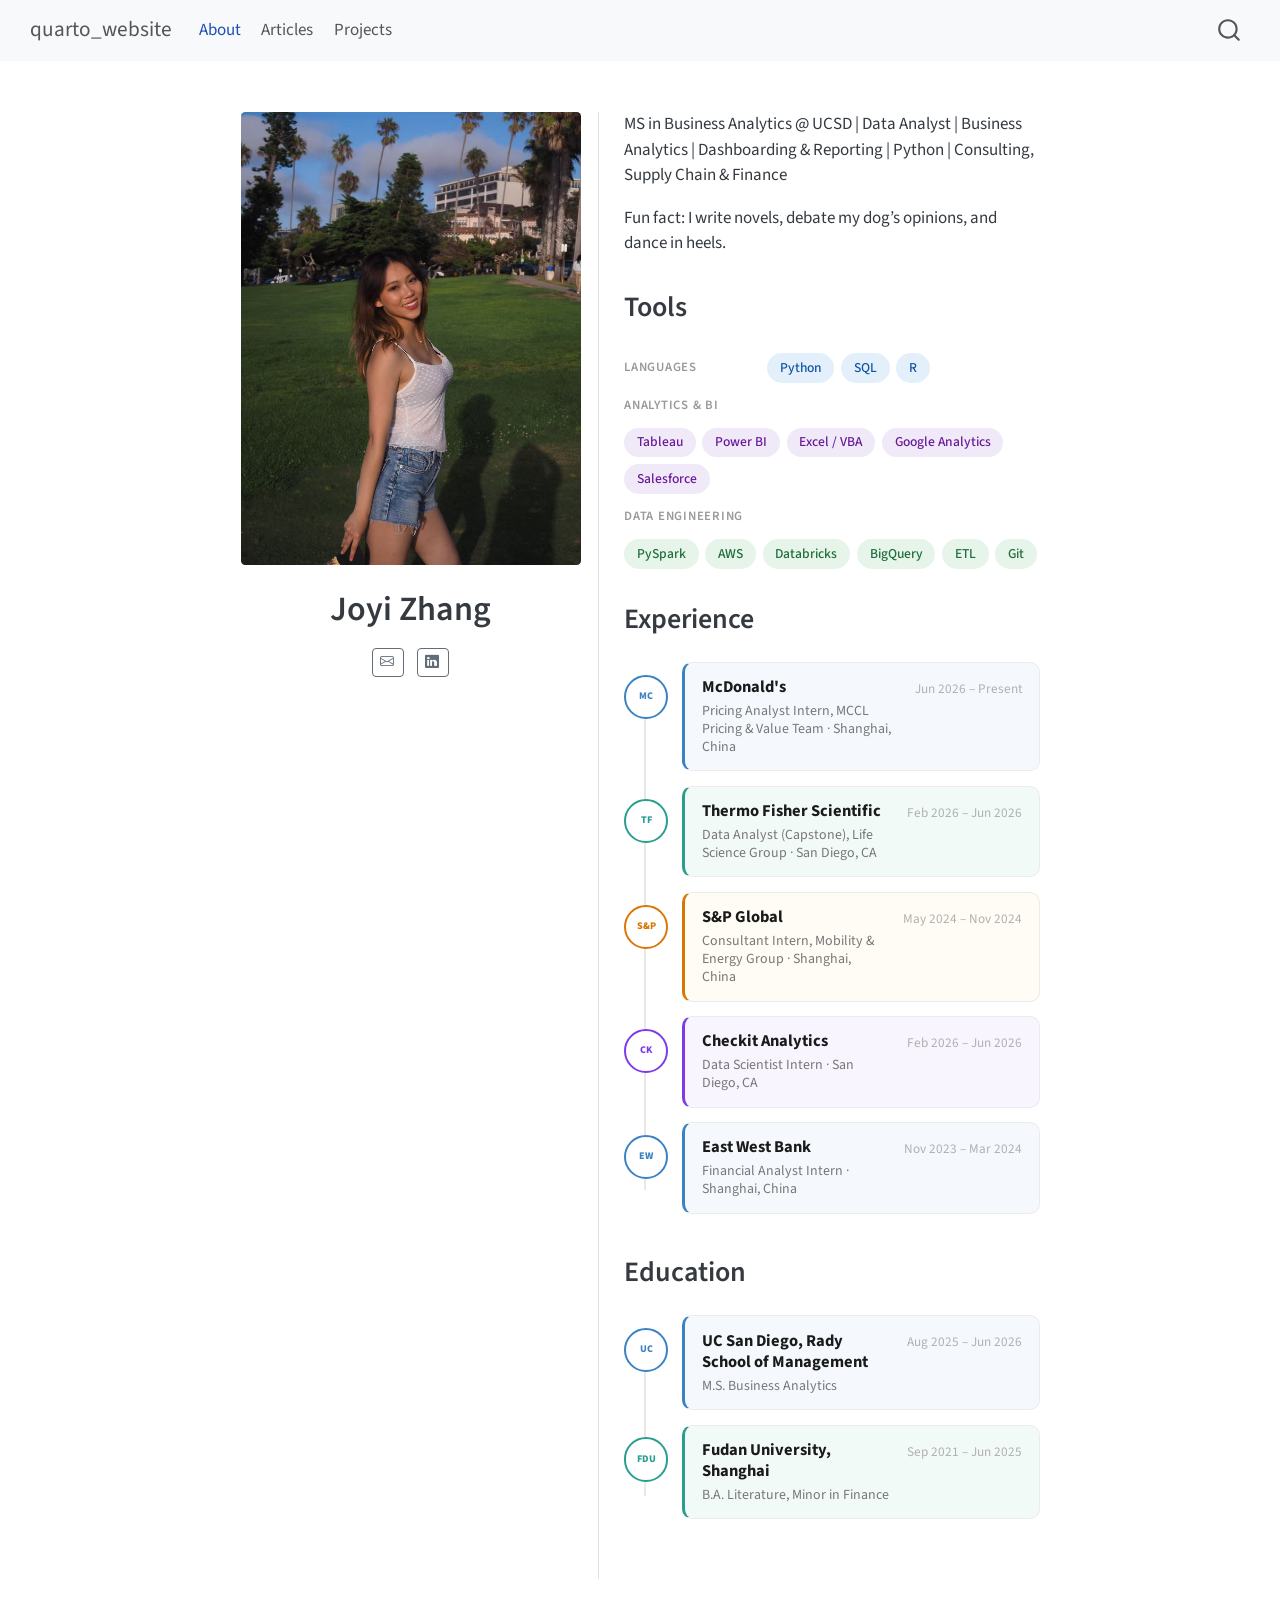
==== commit 29a14833: "Update homepage experience with McDonald's internship and refreshed bullets Add McDonald's Pricing A" ====
--- a/docs/index.html
+++ b/docs/index.html
@@ -176,8 +176,29 @@
 <section id="experience" class="level2">
 <h2 data-anchor-id="experience">Experience</h2>
 <div class="timeline">
+  <!-- McDonald's -->
+  <div class="tl-item tl-c1">
+    <div class="tl-dot">
+      <img src="files/logos/mcdonalds.png" alt="MC" onerror="this.style.display='none'; this.nextElementSibling.style.display='flex'">
+      <span class="tl-init">MC</span>
+    </div>
+    <div class="tl-body">
+      <div class="tl-header">
+        <div class="tl-meta">
+          <span class="tl-org">McDonald's</span>
+          <span class="tl-title">Pricing Analyst Intern, MCCL Pricing &amp; Value Team · Shanghai, China</span>
+        </div>
+        <span class="tl-date">Jun 2026 – Present</span>
+      </div>
+      <ul class="tl-bullets">
+        <li>Managed pricing data governance and price engine data validation, evaluating store clustering outputs against demand elasticity models to support a projected 3% YoY gross price increase</li>
+        <li>Used SQL and Excel Power Query to build root cause models for sales analysis and financial models for product launches, optimizing customer behavior hypotheses through A/B testing and finalizing revenue growth reports</li>
+        <li>Updated and cleaned competitive intelligence database across breakfast categories, managing a weekly dashboard to track competitors' pricing KPIs and generate insightful market trend visualizations</li>
+      </ul>
+    </div>
+  </div>
   <!-- Thermo Fisher Scientific -->
-  <div class="tl-item tl-c1">
+  <div class="tl-item tl-c2">
     <div class="tl-dot">
       <img src="files/logos/thermo-fisher.png" alt="TF" onerror="this.style.display='none'; this.nextElementSibling.style.display='flex'">
       <span class="tl-init">TF</span>
@@ -186,18 +207,39 @@
       <div class="tl-header">
         <div class="tl-meta">
           <span class="tl-org">Thermo Fisher Scientific</span>
-          <span class="tl-title">Data Analyst (Capstone) · San Diego, CA</span>
+          <span class="tl-title">Data Analyst (Capstone), Life Science Group · San Diego, CA</span>
         </div>
-        <span class="tl-date">Feb 2026 – Present</span>
+        <span class="tl-date">Feb 2026 – Jun 2026</span>
       </div>
       <ul class="tl-bullets">
-        <li>Developed a supply chain risk early-flagging framework via Python-SQL based ETL workflows to identify key drivers of OTTP% misses, leveraging query-sourced order, inventory, ATP, and pharma backlog trends across SKUs</li>
-        <li>Partnered with cross-functional business stakeholders to validate root-cause and ML indicators, translate insights into operational recommendations and deploy the solution in Databricks and PowerBI for sustainable decision support</li>
+        <li>Built a supply chain early warning framework via "root cause–EDA–Machine Learning–Dashboarding" workflows to identify key drivers of 19% late order misses and predict risk tiers across SKUs</li>
+        <li>Deployed data analytics and Power BI ETL workflows through Databricks to help operational team monitor order performance deviations, preventing an estimated $700K potential loss</li>
       </ul>
     </div>
   </div>
+  <!-- S&P Global -->
+  <div class="tl-item tl-c3">
+    <div class="tl-dot">
+      <img src="files/logos/sp-global.png" alt="S&amp;P" onerror="this.style.display='none'; this.nextElementSibling.style.display='flex'">
+      <span class="tl-init">S&amp;P</span>
+    </div>
+    <div class="tl-body">
+      <div class="tl-header">
+        <div class="tl-meta">
+          <span class="tl-org">S&amp;P Global</span>
+          <span class="tl-title">Consultant Intern, Mobility &amp; Energy Group · Shanghai, China</span>
+        </div>
+        <span class="tl-date">May 2024 – Nov 2024</span>
+      </div>
+      <ul class="tl-bullets">
+        <li>Delivered 10+ decks and Tableau dashboards for EV &amp; energy-transition stakeholders, synthesizing platform roadmap, demand outlook, and smart factory plan insights</li>
+        <li>Managed vehicle data warehouse environments in SQL and Snowflake, ensuring query efficiency and data consistency</li>
+        <li>Developed revenue forecasting models to predict product lifecycles, supporting inventory optimization strategies that reduced costs by 6%-11% across three major manufacturing lines</li>
+      </ul>
+    </div>
+  </div>
   <!-- Checkit Analytics -->
-  <div class="tl-item tl-c2">
+  <div class="tl-item tl-c4">
     <div class="tl-dot">
       <img src="files/logos/checkit.png" alt="CK" onerror="this.style.display='none'; this.nextElementSibling.style.display='flex'">
       <span class="tl-init">CK</span>
@@ -206,55 +248,14 @@
       <div class="tl-header">
         <div class="tl-meta">
           <span class="tl-org">Checkit Analytics</span>
-          <span class="tl-title">Digital Marketing Intern · San Diego, CA</span>
+          <span class="tl-title">Data Scientist Intern · San Diego, CA</span>
         </div>
-        <span class="tl-date">Feb 2026 – Present</span>
+        <span class="tl-date">Feb 2026 – Jun 2026</span>
       </div>
       <ul class="tl-bullets">
-        <li>Developed a cross-channel marketing machine learning framework by wrangling data using Python, identifying top-performing content on views, engagement, and subscriber conversion</li>
-        <li>Built BI-style analyses to segment user behavior and identify high-performing content drivers</li>
-        <li>Designed a social media content intelligence pipeline using Claude API to uncover high-performing messaging patterns and accelerate product experimentation (A/B test), improving content prototype usability by ~30%</li>
-      </ul>
-    </div>
-  </div>
-  <!-- Fudan AI3 -->
-  <div class="tl-item tl-c3">
-    <div class="tl-dot">
-      <span class="tl-init" style="display:flex">AI³</span>
-    </div>
-    <div class="tl-body">
-      <div class="tl-header">
-        <div class="tl-meta">
-          <span class="tl-org">Fudan University AI³ Institute × Alibaba Koubei</span>
-          <span class="tl-title">Data Scientist Intern · Shanghai, China</span>
-        </div>
-        <span class="tl-date">Apr 2025 – Jun 2025</span>
-      </div>
-      <ul class="tl-bullets">
-        <li>Co-built a retail traffic forecasting system using O2O data (~1M records, 2,000 merchants), supporting inventory and staffing decisions and reducing an estimated 14% operational costs</li>
-        <li>Cleaned and engineered production-ready time-series datasets in Python by performing EDA, joins, quality checks and feature engineering to ensure reliable downstream machine learning analytics</li>
-        <li>Delivered merchant-facing dashboards in PowerBI by integrating demand signals with contextual factors (weather, local events), informing targeted operational strategies and identifying city-level customer lifecycle values</li>
-      </ul>
-    </div>
-  </div>
-  <!-- S&P Global -->
-  <div class="tl-item tl-c4">
-    <div class="tl-dot">
-      <img src="files/logos/sp-global.png" alt="S&amp;P" onerror="this.style.display='none'; this.nextElementSibling.style.display='flex'">
-      <span class="tl-init">S&amp;P</span>
-    </div>
-    <div class="tl-body">
-      <div class="tl-header">
-        <div class="tl-meta">
-          <span class="tl-org">S&amp;P Global</span>
-          <span class="tl-title">Consultant Intern, Mobility Group · Shanghai, China</span>
-        </div>
-        <span class="tl-date">May 2024 – Nov 2024</span>
-      </div>
-      <ul class="tl-bullets">
-        <li>Conducted 10+ data-driven market and strategy studies on EV sector, covering OEM product strategies, platform roadmaps, net growth and demand outlook, delivering actionable insights via decks and Tableau dashboards</li>
-        <li>Used SQL-based ad hoc analysis to maintain and report recurring competitive intelligence datasets, performing reconciliation to ensure data accuracy and consistency across reporting cycles</li>
-        <li>Collected powertrain data (50K+ records) via Python by integrating APIs and web scraping, standardizing outputs into ESG metrics, and working cross-functionally with global teams to support a shared assessment database for research</li>
+        <li>Used Azure DevOps to document business requirements, manage user stories, and support sprint planning, while conducting quality assurance testing and UAT to validate product features throughout development cycles</li>
+        <li>Built a B2B AI marketing agent to automate lead generation via an "MCP–API data collection–customer analytics–data warehouse (AWS) storage" pipeline, establishing initial CRM database</li>
+        <li>Automated data preprocessing workflows via Python and AWS warehouse to convert raw financial data (company fundamentals, earnings calls and valuation models) into structured datasets for LLM investment modules</li>
       </ul>
     </div>
   </div>
@@ -268,13 +269,13 @@
       <div class="tl-header">
         <div class="tl-meta">
           <span class="tl-org">East West Bank</span>
-          <span class="tl-title">FP&amp;A Intern · Shanghai, China</span>
+          <span class="tl-title">Financial Analyst Intern · Shanghai, China</span>
         </div>
         <span class="tl-date">Nov 2023 – Mar 2024</span>
       </div>
       <ul class="tl-bullets">
-        <li>Maintained Asset-Liability Committee reports and Excel frameworks to track monthly accounting trends, providing directors with performance reports in PPT</li>
-        <li>Tracked budget execution, cost ratios, and loan KPIs by unit using Excel formulas (VLOOKUP) and pivot tables, creating dynamic visualizations to help VPs interpret spending patterns</li>
+        <li>Maintained and automated recurring Asset-Liability Committee reports in Excel to track monthly accounting trends, preparing executive summaries based on P&amp;L forecast for management meetings</li>
+        <li>Oversaw HK-Great China branches dashboard in Power BI, consolidating loan, deposit, and liquidity risk data across RM scorecards, deposit pipeline, and KRI reports for business review</li>
       </ul>
     </div>
   </div>
@@ -298,7 +299,7 @@
         <span class="tl-date">Aug 2025 – Jun 2026</span>
       </div>
       <ul class="tl-bullets">
-        <li>GPA: 3.84 / 4.0</li>
+        <li>GPA: 3.86 / 4.0 (Beta Gamma Sigma Honor Member)</li>
       </ul>
     </div>
   </div>
